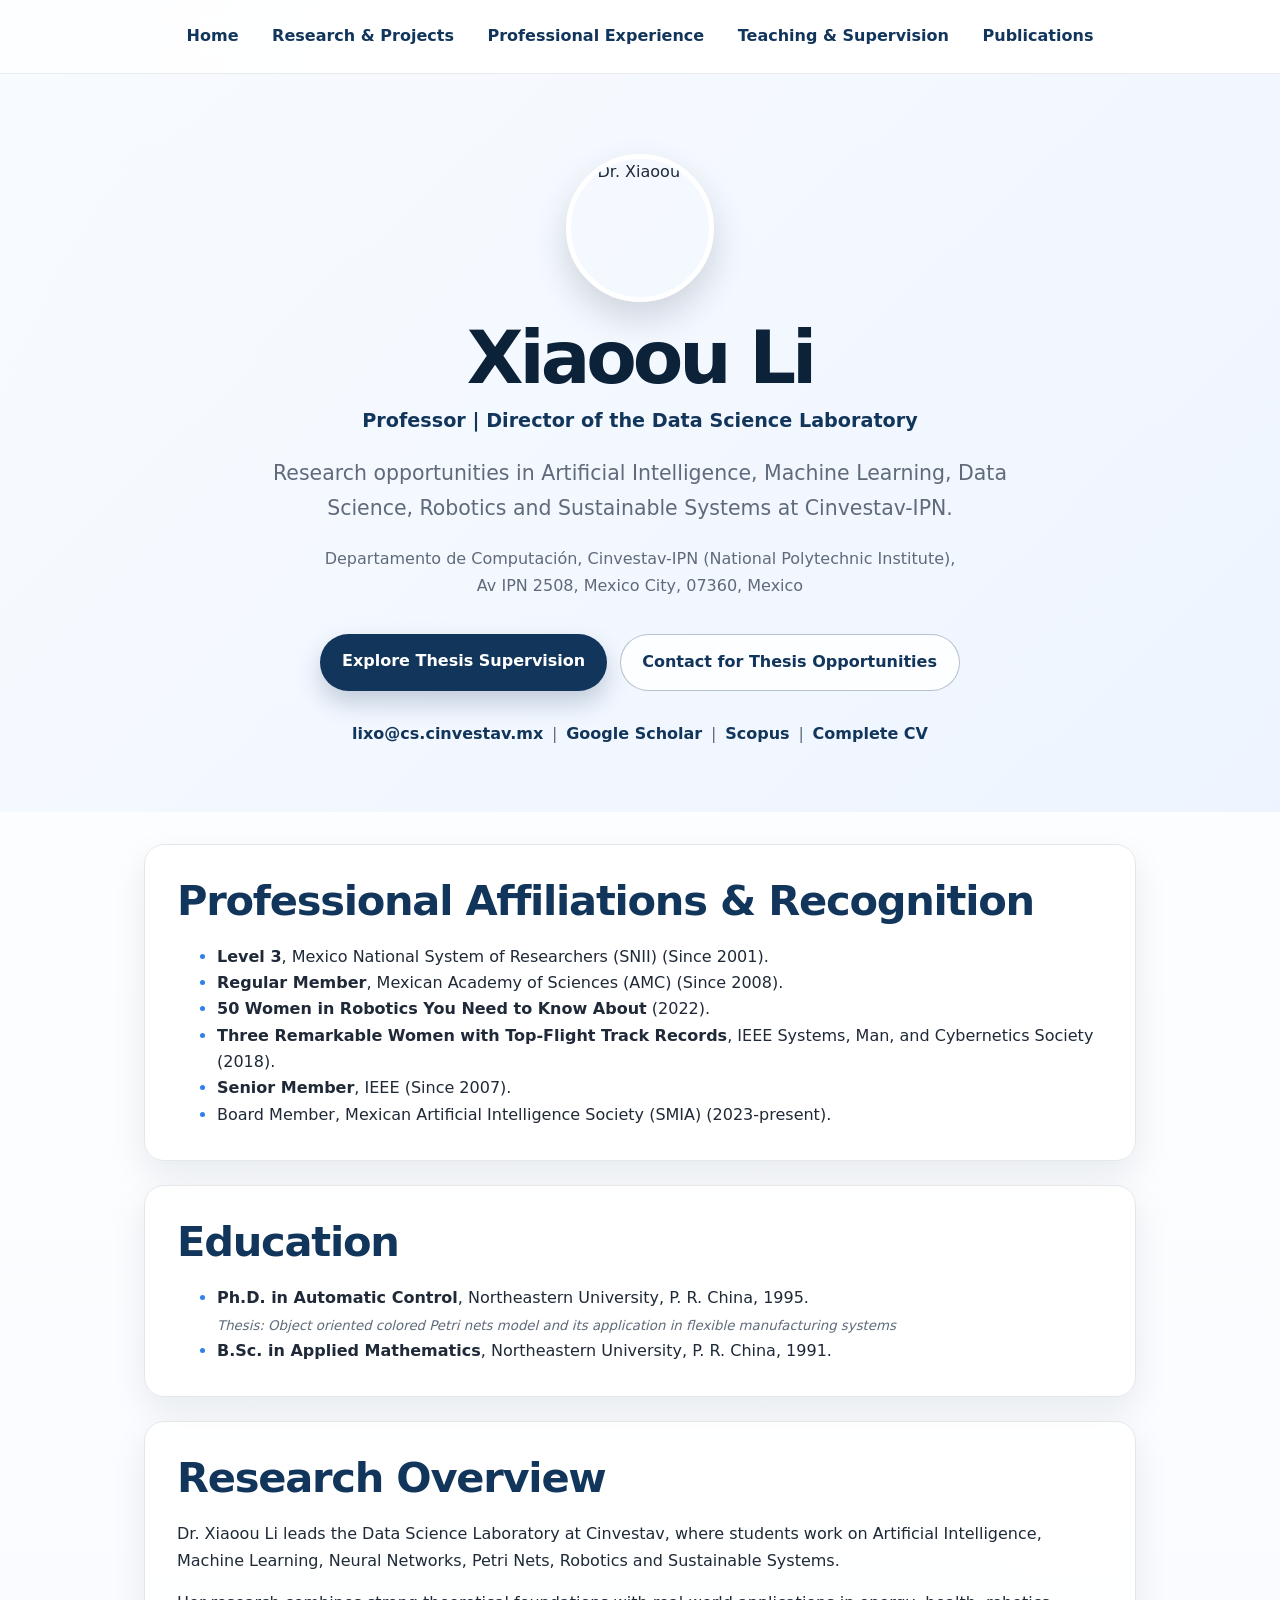
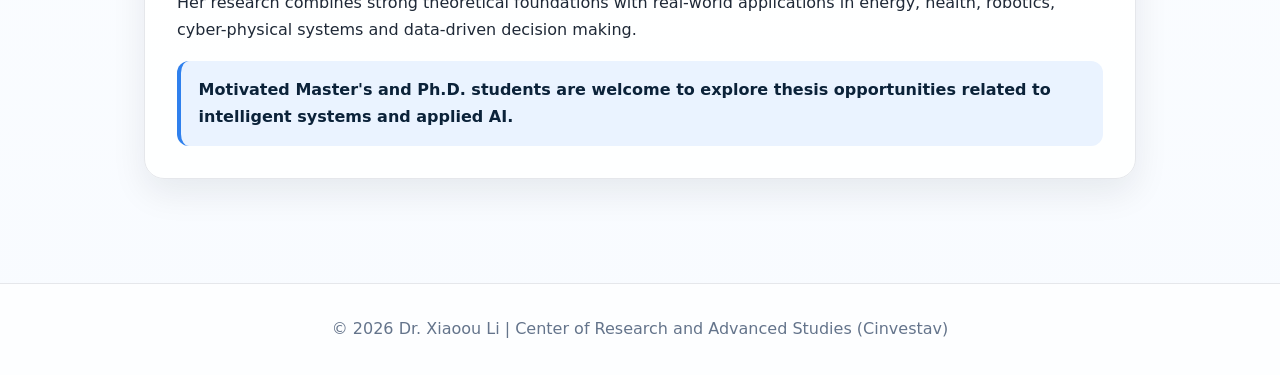
==== index.html @ 784c84c8 "Publish Xiaoou Li website" ====
<!DOCTYPE html>
<html lang="en">
<head>
  <meta charset="UTF-8">
  <meta name="viewport" content="width=device-width, initial-scale=1.0">
  <title>Dr. Xiaoou Li | Home</title>
  <link rel="stylesheet" href="style.css">
  
</head>
<body class="home-page">
<header>
  <nav>
    <a href="index.html">Home</a>
    <a href="research.html">Research &amp; Projects</a>
    <a href="professional.html">Professional Experience</a>
    <a href="academic.html">Teaching &amp; Supervision</a>
    <a href="publications.html">Publications</a>
  </nav>
</header>
<section class="hero">
  <img src="lixoPP.jpg" alt="Dr. Xiaoou Li" class="profile-img" width="139" height="147">
  <h1>Xiaoou Li</h1>
  <p class="hero-subtitle">Professor | Director of the Data Science Laboratory</p>
  <p class="hero-description">
    Research opportunities in Artificial Intelligence, Machine Learning, Data Science,
    Robotics and Sustainable Systems at Cinvestav-IPN.
  </p>
  <p class="hero-location">
    Departamento de Computación, Cinvestav-IPN (National Polytechnic Institute),<br>
    Av IPN 2508, Mexico City, 07360, Mexico
  </p>

  <div class="hero-actions">
    <a href="academic.html" class="btn-primary">Explore Thesis Supervision</a>
    <a href="mailto:lixo@cs.cinvestav.mx?subject=Prospective%20thesis%20student" class="btn-secondary">Contact for Thesis Opportunities</a>
  </div>

  <div class="contact-links">
    <a href="mailto:lixo@cs.cinvestav.mx">lixo@cs.cinvestav.mx</a>
    <span>|</span>
    <a href="https://scholar.google.com/citations?user=R9Td938AAAAJ" target="_blank" rel="noopener noreferrer">Google Scholar</a>
    <span>|</span>
    <a href="https://www.scopus.com/authid/detail.uri?authorId=55993756400" target="_blank" rel="noopener noreferrer">Scopus</a>
    <span>|</span>
    <a href="Xiaoou_Li_CV.pdf" download><strong>Complete CV</strong></a>
  </div>
</section>

<div class="container">
  <div class="card">
    <h2 class="section-title">Professional Affiliations &amp; Recognition</h2>
    <ul>
      <li><strong>Level 3</strong>, Mexico National System of Researchers (SNII) (Since 2001).</li>
      <li><strong>Regular Member</strong>, Mexican Academy of Sciences (AMC) (Since 2008).</li>
      <li><strong>50 Women in Robotics You Need to Know About</strong> (2022).</li>
      <li><strong>Three Remarkable Women with Top-Flight Track Records</strong>, IEEE Systems, Man, and Cybernetics Society (2018).</li>
      <li><strong>Senior Member</strong>, IEEE (Since 2007).</li>
      <li>Board Member, Mexican Artificial Intelligence Society (SMIA) (2023-present).</li>
    </ul>
  </div>

  <div class="card">
    <h2 class="section-title">Education</h2>
    <ul>
      <li>
        <strong>Ph.D. in Automatic Control</strong>, Northeastern University, P. R. China, 1995.
        <br><small><i>Thesis: Object oriented colored Petri nets model and its application in flexible manufacturing systems</i></small>
      </li>
      <li>
        <strong>B.Sc. in Applied Mathematics</strong>, Northeastern University, P. R. China, 1991.
      </li>
    </ul>
  </div>

  <div class="card">
    <h2 class="section-title">Research Overview</h2>
    <p>
      Dr. Xiaoou Li leads the Data Science Laboratory at Cinvestav, where students work on
      Artificial Intelligence, Machine Learning, Neural Networks, Petri Nets, Robotics and
      Sustainable Systems.
    </p>
    <p>
      Her research combines strong theoretical foundations with real-world applications in
      energy, health, robotics, cyber-physical systems and data-driven decision making.
    </p>
    <p class="highlight-text">
      Motivated Master's and Ph.D. students are welcome to explore thesis opportunities
      related to intelligent systems and applied AI.
    </p>
  </div>
</div>

<footer><p>© 2026 Dr. Xiaoou Li | Center of Research and Advanced Studies (Cinvestav)</p></footer>
</body>
</html>
---- style.css ----
/*
  Dr. Xiaoou Li website
  Student-friendly visual refresh while preserving the original page structure.
*/
:root {
  --primary: #12355b;
  --primary-dark: #0b2239;
  --accent: #2f80ed;
  --accent-soft: #eaf3ff;
  --text: #1f2937;
  --muted: #5f6b7a;
  --bg: #ffffff;
  --bg-light: #f3f7fb;
  --border: #e5e7eb;
  --shadow: 0 14px 35px rgba(15, 23, 42, 0.08);
}

* {
  box-sizing: border-box;
}

html {
  scroll-behavior: smooth;
}

body {
  margin: 0;
  font-family: Inter, ui-sans-serif, system-ui, -apple-system, BlinkMacSystemFont, "Segoe UI", sans-serif;
  color: var(--text);
  background:
    radial-gradient(circle at top left, rgba(47, 128, 237, 0.12), transparent 28rem),
    linear-gradient(180deg, #ffffff 0%, #f8fbff 100%);
  line-height: 1.65;
}

header {
  position: sticky;
  top: 0;
  z-index: 10;
  background: rgba(255, 255, 255, 0.88);
  backdrop-filter: blur(14px);
  border-bottom: 1px solid rgba(229, 231, 235, 0.85);
}

nav {
  max-width: 1120px;
  margin: 0 auto;
  padding: 0.9rem 1.5rem;
  display: flex;
  justify-content: center;
  flex-wrap: wrap;
  gap: 0.5rem;
}

nav a {
  color: var(--primary);
  text-decoration: none;
  font-weight: 650;
  padding: 0.55rem 0.8rem;
  border-radius: 999px;
  transition: background 0.2s ease, color 0.2s ease, transform 0.2s ease;
}

nav a:hover {
  background: var(--accent-soft);
  color: var(--accent);
  transform: translateY(-1px);
}

.hero {
  min-height: 72vh;
  display: flex;
  align-items: center;
  justify-content: center;
  flex-direction: column;
  text-align: center;
  padding: 5rem 1.5rem 4rem;
  background:
    linear-gradient(135deg, rgba(248, 251, 255, 0.95) 0%, rgba(237, 244, 255, 0.95) 100%);
}

.profile-img {
  width: 148px;
  height: 148px;
  object-fit: cover;
  border-radius: 999px;
  border: 5px solid #ffffff;
  box-shadow: 0 16px 35px rgba(15, 23, 42, 0.16);
  margin-bottom: 1.2rem;
}

.hero h1 {
  font-size: clamp(2.6rem, 6vw, 4.6rem);
  letter-spacing: -0.055em;
  line-height: 1;
  margin: 0 0 0.65rem;
  color: var(--primary-dark);
}

.hero-subtitle {
  font-size: 1.2rem;
  font-weight: 700;
  color: var(--primary);
  margin: 0;
}

.hero-description {
  max-width: 820px;
  margin: 1.2rem auto 0.8rem;
  font-size: clamp(1.08rem, 2vw, 1.28rem);
  color: var(--muted);
  line-height: 1.7;
}

.hero-location {
  color: var(--muted);
  margin: 0.5rem auto 1.2rem;
}

.hero-actions {
  display: flex;
  justify-content: center;
  flex-wrap: wrap;
  gap: 0.8rem;
  margin: 1rem 0 1.2rem;
}

.btn-primary,
.btn-secondary {
  display: inline-block;
  padding: 0.88rem 1.35rem;
  border-radius: 999px;
  text-decoration: none;
  font-weight: 750;
  transition: transform 0.2s ease, box-shadow 0.2s ease, background 0.2s ease;
}

.btn-primary {
  background: var(--primary);
  color: white;
  box-shadow: 0 12px 24px rgba(18, 53, 91, 0.22);
}

.btn-secondary {
  border: 1px solid rgba(18, 53, 91, 0.3);
  color: var(--primary);
  background: rgba(255, 255, 255, 0.86);
}

.btn-primary:hover,
.btn-secondary:hover {
  transform: translateY(-2px);
  box-shadow: 0 16px 28px rgba(18, 53, 91, 0.14);
}

.contact-links {
  margin-top: 0.7rem;
  color: var(--muted);
  display: flex;
  justify-content: center;
  gap: 0.55rem;
  flex-wrap: wrap;
}

.contact-links a {
  color: var(--primary);
  font-weight: 650;
  text-decoration: none;
}

.contact-links a:hover {
  color: var(--accent);
  text-decoration: underline;
}

.container {
  max-width: 1040px;
  margin: 0 auto;
  padding: 2rem 1.5rem;
}

.container + .container {
  padding-top: 0.5rem;
}

.section-title {
  color: var(--primary-dark);
  font-size: clamp(1.8rem, 4vw, 2.6rem);
  line-height: 1.15;
  letter-spacing: -0.03em;
  margin: 1rem 0 1.2rem;
}

.section-intro {
  max-width: 880px;
  font-size: 1.08rem;
  line-height: 1.75;
  color: var(--muted);
  margin: 0 0 1.6rem;
}

.card,
.intro-card {
  background: rgba(255, 255, 255, 0.92);
  border: 1px solid var(--border);
  border-radius: 20px;
  padding: clamp(1.25rem, 2.5vw, 2rem);
  box-shadow: var(--shadow);
  margin-bottom: 1.5rem;
}

.card {
  transition: transform 0.2s ease, box-shadow 0.2s ease, border-color 0.2s ease;
}

.card:hover {
  transform: translateY(-3px);
  box-shadow: 0 18px 42px rgba(15, 23, 42, 0.12);
  border-color: rgba(47, 128, 237, 0.28);
}

.card h2,
.card h3 {
  color: var(--primary);
}

.card h2:first-child,
.card h3:first-child {
  margin-top: 0;
}

.card p:last-child,
.card ul:last-child,
.card ol:last-child {
  margin-bottom: 0;
}

.highlight-text {
  margin: 1.15rem 0;
  padding: 1rem 1.1rem;
  border-left: 4px solid var(--accent);
  background: var(--accent-soft);
  border-radius: 12px;
  color: var(--primary-dark);
  font-weight: 560;
}

ul,
ol {
  margin-top: 0.75rem;
}

li::marker {
  color: var(--accent);
  font-weight: bold;
}

small {
  color: var(--muted);
}

.pub-year {
  background: linear-gradient(90deg, var(--accent-soft), transparent);
  border-radius: 12px;
  padding-left: 0.8rem !important;
}

footer {
  margin-top: 3rem;
  padding: 2rem 1.5rem;
  text-align: center;
  color: #64748b;
  border-top: 1px solid var(--border);
  background: rgba(255, 255, 255, 0.72);
}

footer p {
  margin: 0;
}

@media (max-width: 720px) {
  nav {
    justify-content: flex-start;
    overflow-x: auto;
    flex-wrap: nowrap;
  }

  nav a {
    white-space: nowrap;
  }

  .hero {
    min-height: auto;
    padding-top: 3.8rem;
  }

  .hero-actions {
    align-items: stretch;
    flex-direction: column;
    width: min(100%, 340px);
  }

  .btn-primary,
  .btn-secondary {
    width: 100%;
  }

  .container {
    padding: 1.4rem 1rem;
  }
}
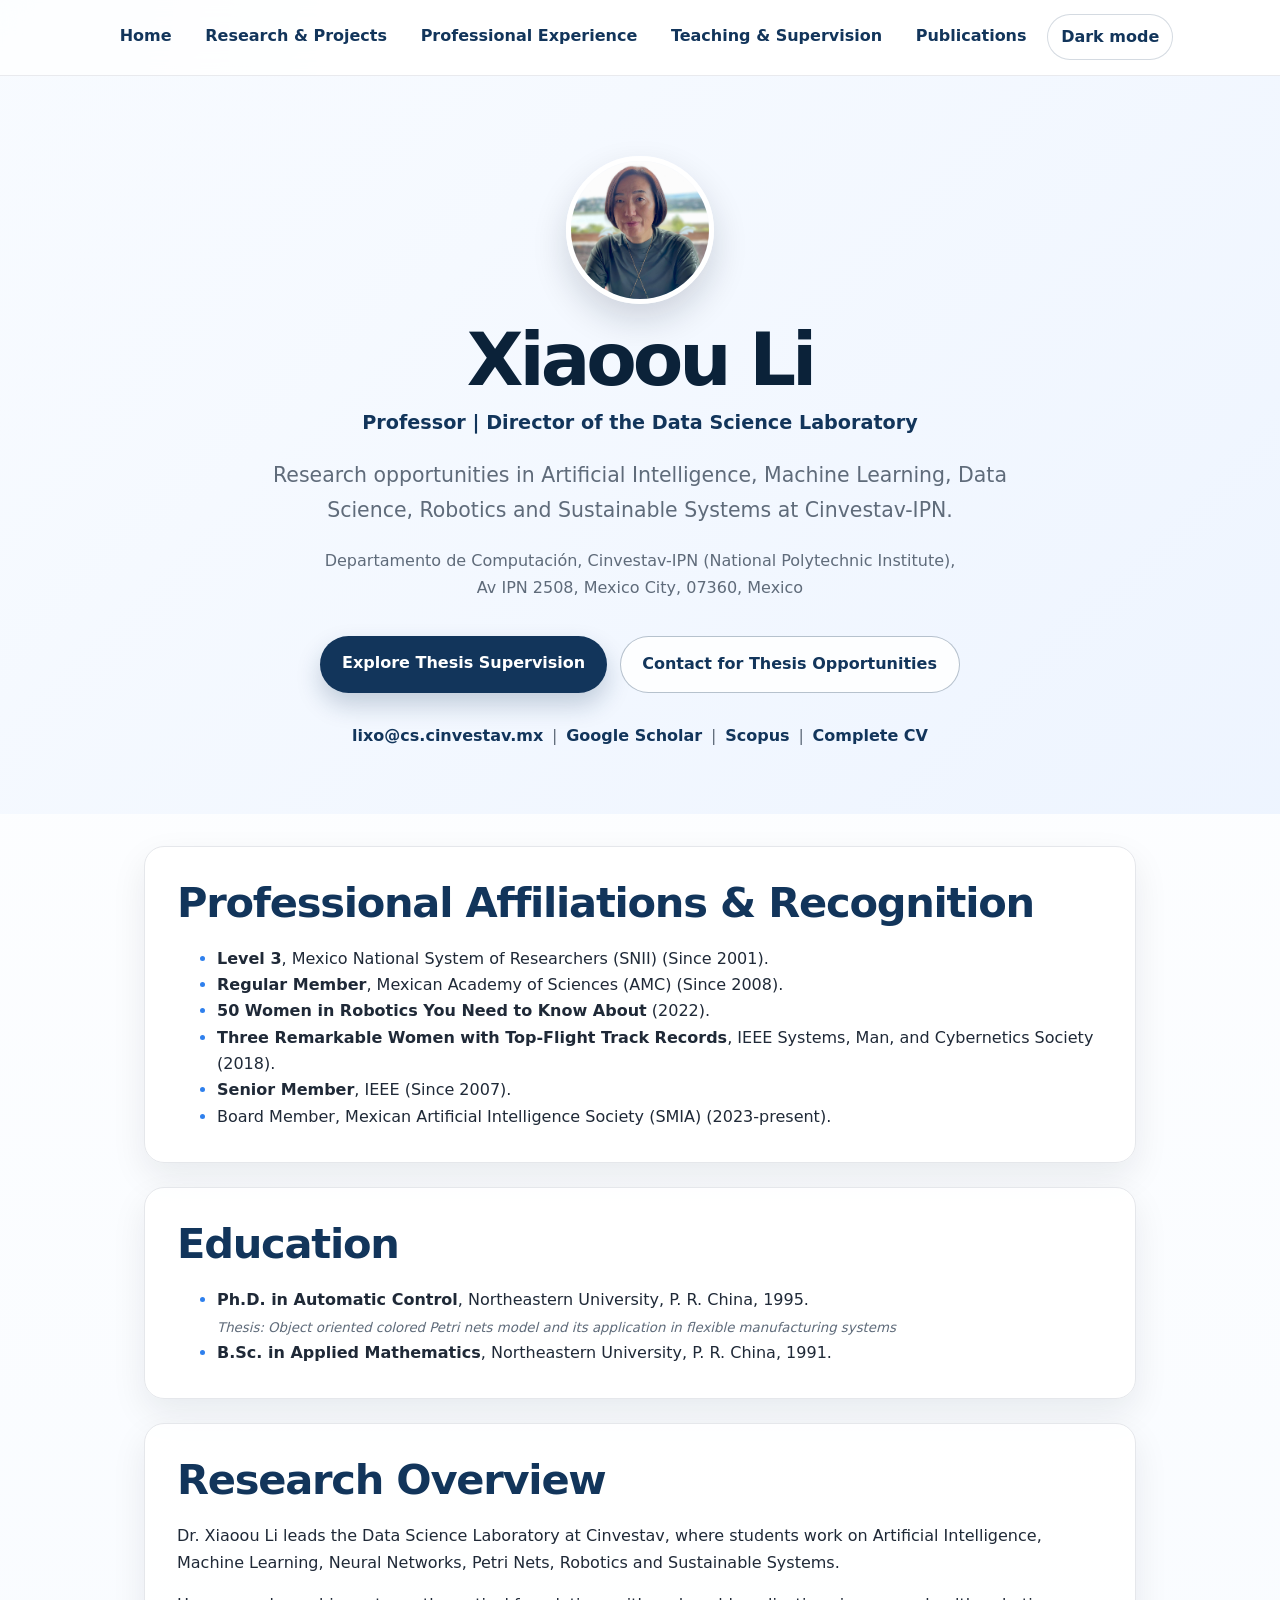
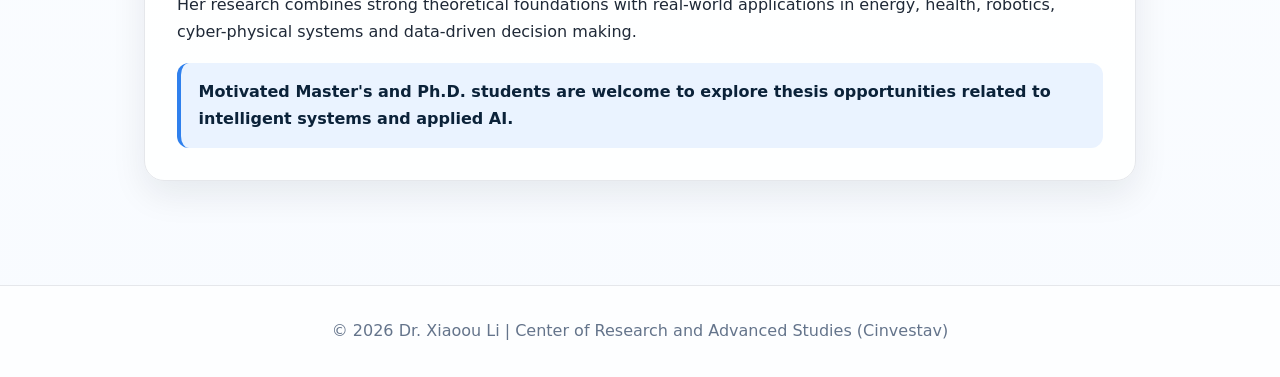
==== commit 349aa3a6: "Add files via upload" ====
--- a/index.html
+++ b/index.html
@@ -4,6 +4,19 @@
   <meta charset="UTF-8">
   <meta name="viewport" content="width=device-width, initial-scale=1.0">
   <title>Dr. Xiaoou Li | Home</title>
+  <script>
+    /* User theme preference: default light, saved choice persists across pages. */
+    (function () {
+      try {
+        var savedTheme = localStorage.getItem('site-theme');
+        if (savedTheme === 'dark') {
+          document.documentElement.classList.add('night-mode');
+        }
+      } catch (error) {
+        /* Keep light mode if localStorage is unavailable. */
+      }
+    })();
+  </script>
   <link rel="stylesheet" href="style.css">
   
 </head>
@@ -15,6 +28,7 @@
     <a href="professional.html">Professional Experience</a>
     <a href="academic.html">Teaching &amp; Supervision</a>
     <a href="publications.html">Publications</a>
+    <button type="button" class="theme-toggle" data-theme-toggle aria-label="Switch to dark mode" aria-pressed="false">Dark mode</button>
   </nav>
 </header>
 <section class="hero">
@@ -91,5 +105,39 @@
 </div>
 
 <footer><p>© 2026 Dr. Xiaoou Li | Center of Research and Advanced Studies (Cinvestav)</p></footer>
+
+<script>
+  (function () {
+    var storageKey = 'site-theme';
+    var root = document.documentElement;
+    var toggleButton = document.querySelector('[data-theme-toggle]');
+
+    if (!toggleButton) {
+      return;
+    }
+
+    function updateToggleLabel() {
+      var isDark = root.classList.contains('night-mode');
+      toggleButton.textContent = isDark ? 'Light mode' : 'Dark mode';
+      toggleButton.setAttribute('aria-label', isDark ? 'Switch to light mode' : 'Switch to dark mode');
+      toggleButton.setAttribute('aria-pressed', String(isDark));
+    }
+
+    updateToggleLabel();
+
+    toggleButton.addEventListener('click', function () {
+      var shouldUseDark = !root.classList.contains('night-mode');
+      root.classList.toggle('night-mode', shouldUseDark);
+
+      try {
+        localStorage.setItem(storageKey, shouldUseDark ? 'dark' : 'light');
+      } catch (error) {
+        /* Theme still changes for the current page if localStorage is unavailable. */
+      }
+
+      updateToggleLabel();
+    });
+  })();
+</script>
 </body>
 </html>
--- a/style.css
+++ b/style.css
@@ -15,6 +15,25 @@
   --shadow: 0 14px 35px rgba(15, 23, 42, 0.08);
 }
 
+/*
+  User-controlled dark mode
+  The HTML pages add .night-mode to <html> only when the visitor chooses Dark mode.
+  The choice is saved in localStorage and reused across pages.
+*/
+html.night-mode {
+  color-scheme: dark;
+  --primary: #93c5fd;
+  --primary-dark: #dbeafe;
+  --accent: #60a5fa;
+  --accent-soft: rgba(37, 99, 235, 0.22);
+  --text: #e5e7eb;
+  --muted: #cbd5e1;
+  --bg: #0f172a;
+  --bg-light: #111827;
+  --border: rgba(148, 163, 184, 0.24);
+  --shadow: 0 18px 45px rgba(0, 0, 0, 0.42);
+}
+
 * {
   box-sizing: border-box;
 }
@@ -59,6 +78,27 @@
   padding: 0.55rem 0.8rem;
   border-radius: 999px;
   transition: background 0.2s ease, color 0.2s ease, transform 0.2s ease;
+}
+
+.theme-toggle {
+  border: 1px solid rgba(18, 53, 91, 0.18);
+  background: rgba(255, 255, 255, 0.72);
+  color: var(--primary);
+  cursor: pointer;
+  font: inherit;
+  font-weight: 750;
+  padding: 0.55rem 0.8rem;
+  border-radius: 999px;
+  transition: background 0.2s ease, color 0.2s ease, transform 0.2s ease, border-color 0.2s ease;
+}
+
+.theme-toggle:hover,
+.theme-toggle:focus-visible {
+  background: var(--accent-soft);
+  color: var(--accent);
+  border-color: rgba(47, 128, 237, 0.35);
+  outline: none;
+  transform: translateY(-1px);
 }
 
 nav a:hover {
@@ -278,6 +318,98 @@
   margin: 0;
 }
 
+
+html.night-mode body {
+  background:
+    radial-gradient(circle at top left, rgba(96, 165, 250, 0.16), transparent 30rem),
+    linear-gradient(180deg, #020617 0%, #0f172a 100%);
+}
+
+html.night-mode header {
+  background: rgba(2, 6, 23, 0.88);
+  border-bottom-color: rgba(148, 163, 184, 0.18);
+}
+
+html.night-mode nav a:hover {
+  background: rgba(96, 165, 250, 0.16);
+  color: #bfdbfe;
+}
+
+html.night-mode .theme-toggle {
+  background: rgba(15, 23, 42, 0.78);
+  border-color: rgba(147, 197, 253, 0.3);
+  color: var(--primary-dark);
+}
+
+html.night-mode .theme-toggle:hover,
+html.night-mode .theme-toggle:focus-visible {
+  background: rgba(96, 165, 250, 0.16);
+  color: #bfdbfe;
+  border-color: rgba(147, 197, 253, 0.48);
+}
+
+html.night-mode .hero {
+  background:
+    linear-gradient(135deg, rgba(15, 23, 42, 0.94) 0%, rgba(30, 41, 59, 0.94) 100%);
+}
+
+html.night-mode .profile-img {
+  border-color: #1e293b;
+  box-shadow: 0 18px 42px rgba(0, 0, 0, 0.45);
+}
+
+html.night-mode .btn-primary {
+  background: var(--accent);
+  color: #020617;
+  box-shadow: 0 14px 28px rgba(96, 165, 250, 0.18);
+}
+
+html.night-mode .btn-secondary {
+  border-color: rgba(147, 197, 253, 0.3);
+  color: var(--primary-dark);
+  background: rgba(15, 23, 42, 0.78);
+}
+
+html.night-mode .btn-primary:hover,
+html.night-mode .btn-secondary:hover {
+  box-shadow: 0 18px 32px rgba(0, 0, 0, 0.35);
+}
+
+html.night-mode .card,
+html.night-mode .intro-card {
+  background: rgba(15, 23, 42, 0.86);
+  border-color: var(--border);
+}
+
+html.night-mode .card:hover {
+  box-shadow: 0 22px 48px rgba(0, 0, 0, 0.46);
+  border-color: rgba(96, 165, 250, 0.34);
+}
+
+html.night-mode .highlight-text {
+  background: rgba(37, 99, 235, 0.2);
+  color: var(--primary-dark);
+}
+
+html.night-mode .pub-year {
+  background: linear-gradient(90deg, rgba(37, 99, 235, 0.22), transparent);
+}
+
+html.night-mode .funding-footnote {
+  color: var(--muted);
+  border-top-color: var(--border);
+}
+
+html.night-mode strong {
+  color: #f8fafc;
+}
+
+html.night-mode footer {
+  color: #cbd5e1;
+  border-top-color: var(--border);
+  background: rgba(2, 6, 23, 0.72);
+}
+
 @media (max-width: 720px) {
   nav {
     justify-content: flex-start;
@@ -285,7 +417,8 @@
     flex-wrap: nowrap;
   }
 
-  nav a {
+  nav a,
+  .theme-toggle {
     white-space: nowrap;
   }
 
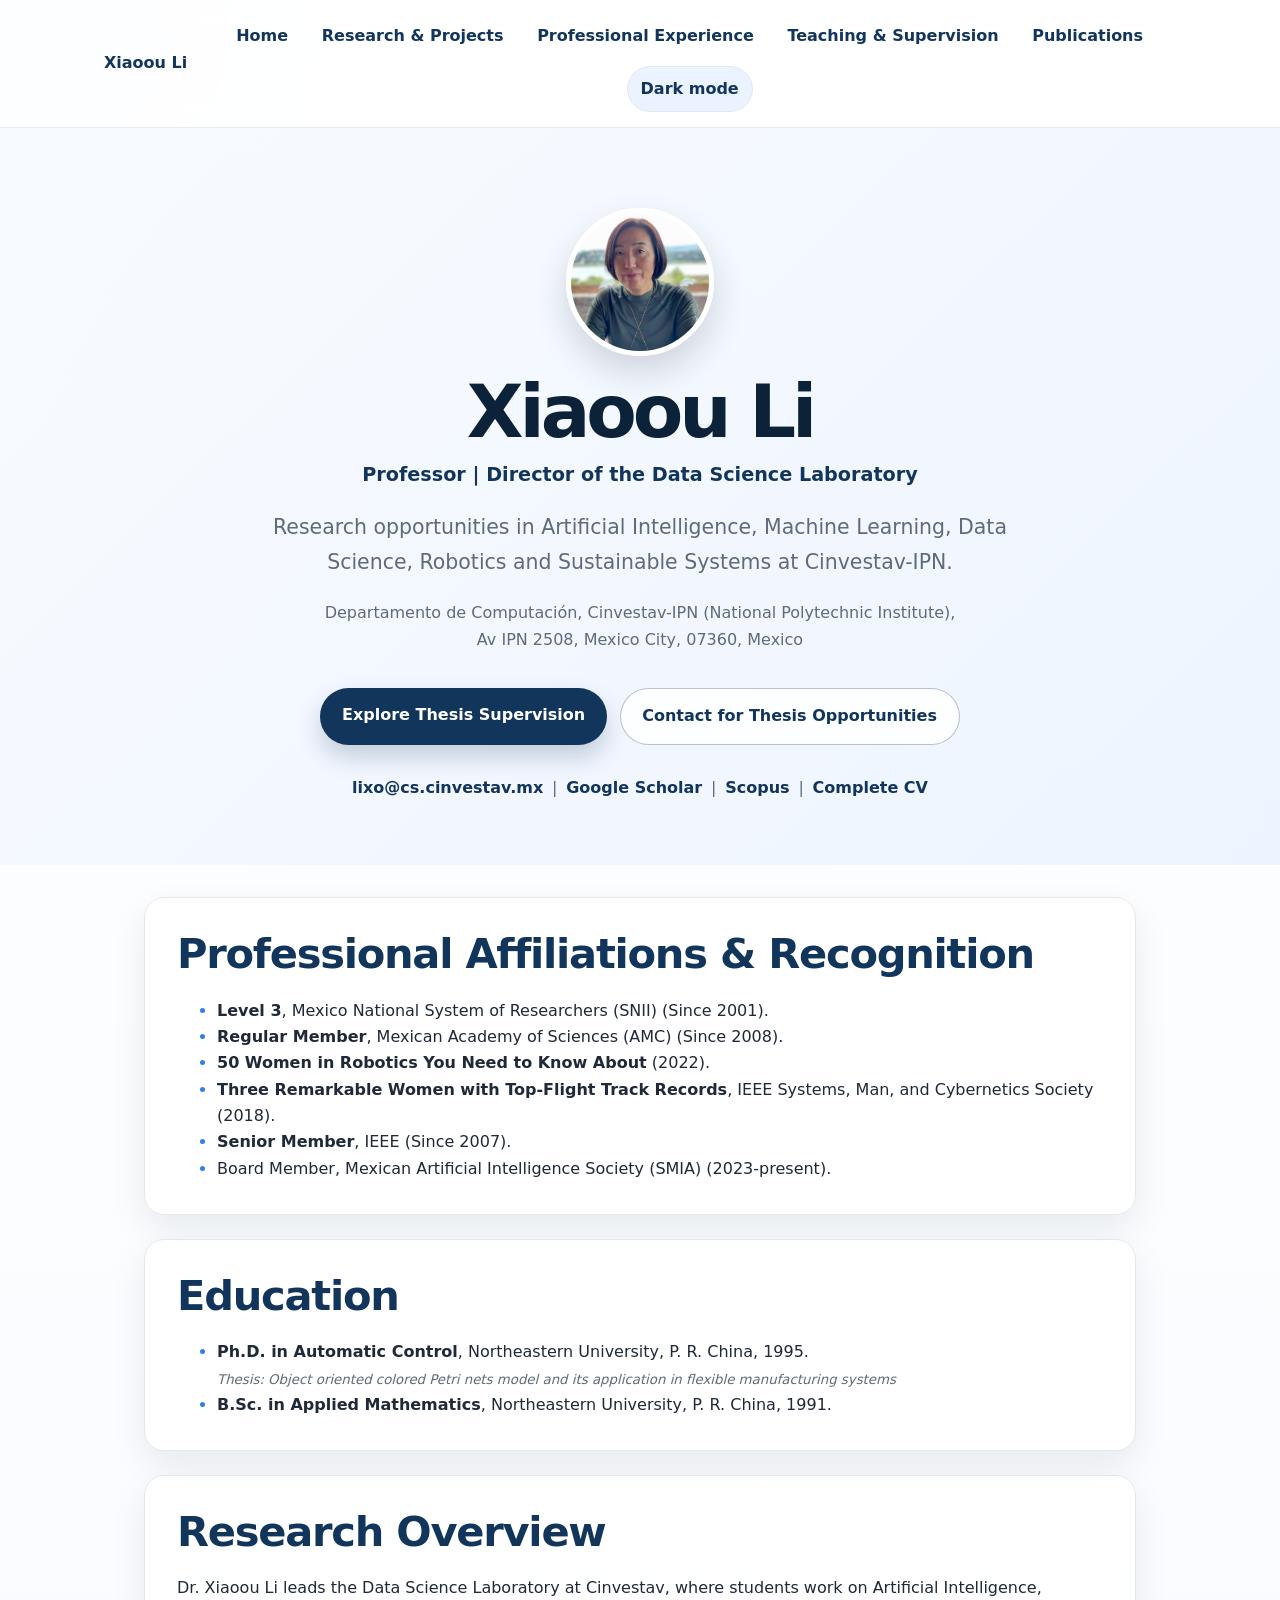
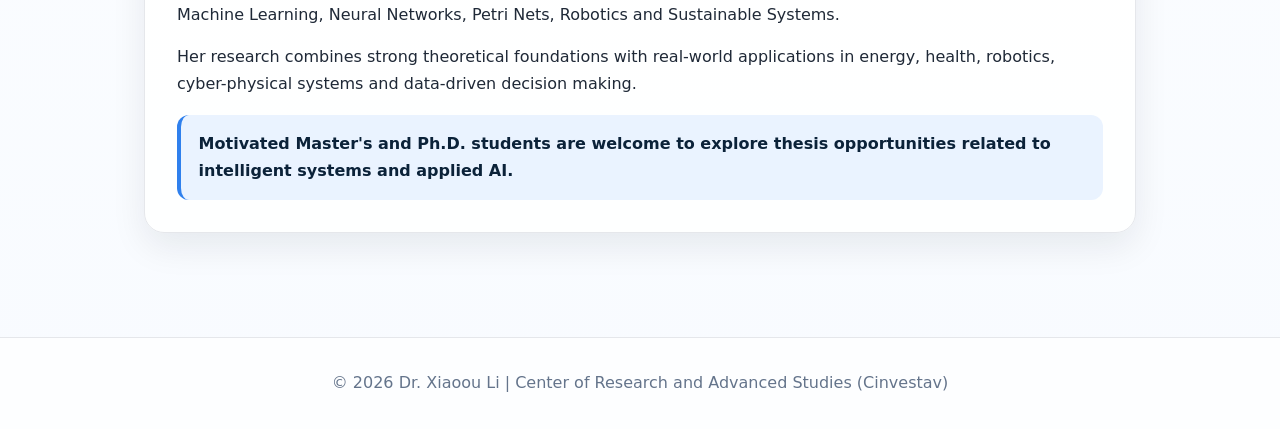
==== commit a1483795: "Add responsive hamburger menu for mobile navigation" ====
--- a/index.html
+++ b/index.html
@@ -4,31 +4,29 @@
   <meta charset="UTF-8">
   <meta name="viewport" content="width=device-width, initial-scale=1.0">
   <title>Dr. Xiaoou Li | Home</title>
-  <script>
-    /* User theme preference: default light, saved choice persists across pages. */
-    (function () {
-      try {
-        var savedTheme = localStorage.getItem('site-theme');
-        if (savedTheme === 'dark') {
-          document.documentElement.classList.add('night-mode');
-        }
-      } catch (error) {
-        /* Keep light mode if localStorage is unavailable. */
-      }
-    })();
-  </script>
+  
   <link rel="stylesheet" href="style.css">
   
 </head>
 <body class="home-page">
 <header>
-  <nav>
-    <a href="index.html">Home</a>
-    <a href="research.html">Research &amp; Projects</a>
-    <a href="professional.html">Professional Experience</a>
-    <a href="academic.html">Teaching &amp; Supervision</a>
-    <a href="publications.html">Publications</a>
-    <button type="button" class="theme-toggle" data-theme-toggle aria-label="Switch to dark mode" aria-pressed="false">Dark mode</button>
+  <nav class="site-nav">
+    <a href="index.html" class="nav-brand">Xiaoou Li</a>
+
+    <button class="nav-toggle" type="button" aria-label="Open navigation menu" aria-expanded="false">
+      <span></span>
+      <span></span>
+      <span></span>
+    </button>
+
+    <div class="nav-links">
+      <a href="index.html">Home</a>
+      <a href="research.html">Research &amp; Projects</a>
+      <a href="professional.html">Professional Experience</a>
+      <a href="academic.html">Teaching &amp; Supervision</a>
+      <a href="publications.html">Publications</a>
+      <button class="theme-toggle" id="themeToggle" type="button" aria-pressed="false">Dark mode</button>
+    </div>
   </nav>
 </header>
 <section class="hero">
@@ -108,35 +106,46 @@
 
 <script>
   (function () {
-    var storageKey = 'site-theme';
-    var root = document.documentElement;
-    var toggleButton = document.querySelector('[data-theme-toggle]');
+    const root = document.documentElement;
+    const themeToggle = document.querySelector('.theme-toggle');
+    const navToggle = document.querySelector('.nav-toggle');
+    const navLinks = document.querySelector('.nav-links');
+    const storageKey = 'site-theme';
 
-    if (!toggleButton) {
-      return;
+    function setTheme(theme) {
+      const isDark = theme === 'dark';
+      root.classList.toggle('night-mode', isDark);
+
+      if (themeToggle) {
+        themeToggle.textContent = isDark ? 'Light mode' : 'Dark mode';
+        themeToggle.setAttribute('aria-pressed', String(isDark));
+      }
     }
 
-    function updateToggleLabel() {
-      var isDark = root.classList.contains('night-mode');
-      toggleButton.textContent = isDark ? 'Light mode' : 'Dark mode';
-      toggleButton.setAttribute('aria-label', isDark ? 'Switch to light mode' : 'Switch to dark mode');
-      toggleButton.setAttribute('aria-pressed', String(isDark));
+    const savedTheme = localStorage.getItem(storageKey) || 'light';
+    setTheme(savedTheme);
+
+    if (themeToggle) {
+      themeToggle.addEventListener('click', function () {
+        const nextTheme = root.classList.contains('night-mode') ? 'light' : 'dark';
+        localStorage.setItem(storageKey, nextTheme);
+        setTheme(nextTheme);
+      });
     }
 
-    updateToggleLabel();
+    if (navToggle && navLinks) {
+      navToggle.addEventListener('click', function () {
+        const isOpen = navLinks.classList.toggle('is-open');
+        navToggle.setAttribute('aria-expanded', String(isOpen));
+      });
 
-    toggleButton.addEventListener('click', function () {
-      var shouldUseDark = !root.classList.contains('night-mode');
-      root.classList.toggle('night-mode', shouldUseDark);
-
-      try {
-        localStorage.setItem(storageKey, shouldUseDark ? 'dark' : 'light');
-      } catch (error) {
-        /* Theme still changes for the current page if localStorage is unavailable. */
-      }
-
-      updateToggleLabel();
-    });
+      navLinks.querySelectorAll('a').forEach(function (link) {
+        link.addEventListener('click', function () {
+          navLinks.classList.remove('is-open');
+          navToggle.setAttribute('aria-expanded', 'false');
+        });
+      });
+    }
   })();
 </script>
 </body>
--- a/style.css
+++ b/style.css
@@ -442,3 +442,159 @@
     padding: 1.4rem 1rem;
   }
 }
+
+
+/* Responsive navigation with hamburger menu */
+.site-nav {
+  max-width: 1120px;
+  margin: 0 auto;
+  padding: 0.9rem 1.5rem;
+  display: flex;
+  justify-content: space-between;
+  align-items: center;
+  gap: 1rem;
+  flex-wrap: nowrap;
+  overflow: visible;
+}
+
+.nav-brand {
+  color: var(--primary);
+  text-decoration: none;
+  font-weight: 800;
+  padding: 0.55rem 0;
+  white-space: nowrap;
+}
+
+.nav-links {
+  display: flex;
+  justify-content: center;
+  align-items: center;
+  flex-wrap: wrap;
+  gap: 0.5rem;
+}
+
+.nav-toggle {
+  display: none;
+  width: 44px;
+  height: 44px;
+  border: 1px solid var(--border);
+  border-radius: 12px;
+  background: var(--bg);
+  cursor: pointer;
+  padding: 0.65rem;
+}
+
+.nav-toggle span {
+  display: block;
+  height: 2px;
+  width: 100%;
+  background: var(--primary);
+  border-radius: 999px;
+  margin: 5px 0;
+}
+
+.theme-toggle {
+  border: 1px solid var(--border);
+  background: var(--accent-soft);
+  color: var(--primary);
+  font-weight: 700;
+  padding: 0.55rem 0.8rem;
+  border-radius: 999px;
+  cursor: pointer;
+  transition: background 0.2s ease, color 0.2s ease, transform 0.2s ease;
+}
+
+.theme-toggle:hover {
+  transform: translateY(-1px);
+}
+
+html.night-mode {
+  --primary: #9cc7ff;
+  --primary-dark: #e5f0ff;
+  --accent: #76a9ff;
+  --accent-soft: #13243d;
+  --text: #e5e7eb;
+  --muted: #a8b3c5;
+  --bg: #0b1120;
+  --bg-light: #111827;
+  --border: #263244;
+  --shadow: 0 14px 35px rgba(0, 0, 0, 0.35);
+}
+
+html.night-mode body {
+  background:
+    radial-gradient(circle at top left, rgba(47, 128, 237, 0.16), transparent 28rem),
+    linear-gradient(180deg, #0b1120 0%, #111827 100%);
+}
+
+html.night-mode header,
+html.night-mode footer {
+  background: rgba(11, 17, 32, 0.88);
+}
+
+html.night-mode .hero {
+  background: linear-gradient(135deg, rgba(17, 24, 39, 0.96) 0%, rgba(15, 23, 42, 0.96) 100%);
+}
+
+html.night-mode .card,
+html.night-mode .intro-card,
+html.night-mode .nav-links {
+  background: rgba(17, 24, 39, 0.94);
+}
+
+html.night-mode .profile-img {
+  border-color: #1f2937;
+}
+
+html.night-mode .btn-primary {
+  color: #ffffff;
+}
+
+html.night-mode .btn-secondary,
+html.night-mode .nav-toggle,
+html.night-mode .theme-toggle {
+  background: #111827;
+  color: var(--primary-dark);
+}
+
+@media (max-width: 720px) {
+  .site-nav {
+    padding: 0.8rem 1rem;
+    position: relative;
+    justify-content: space-between;
+    flex-wrap: nowrap;
+    overflow: visible;
+  }
+
+  .nav-toggle {
+    display: block;
+    flex: 0 0 auto;
+  }
+
+  .nav-links {
+    position: absolute;
+    top: calc(100% + 0.5rem);
+    left: 1rem;
+    right: 1rem;
+    display: none;
+    flex-direction: column;
+    align-items: stretch;
+    gap: 0.45rem;
+    padding: 0.8rem;
+    background: var(--bg);
+    border: 1px solid var(--border);
+    border-radius: 18px;
+    box-shadow: var(--shadow);
+  }
+
+  .nav-links.is-open {
+    display: flex;
+  }
+
+  .nav-links a,
+  .theme-toggle {
+    width: 100%;
+    text-align: left;
+  }
+}
+
